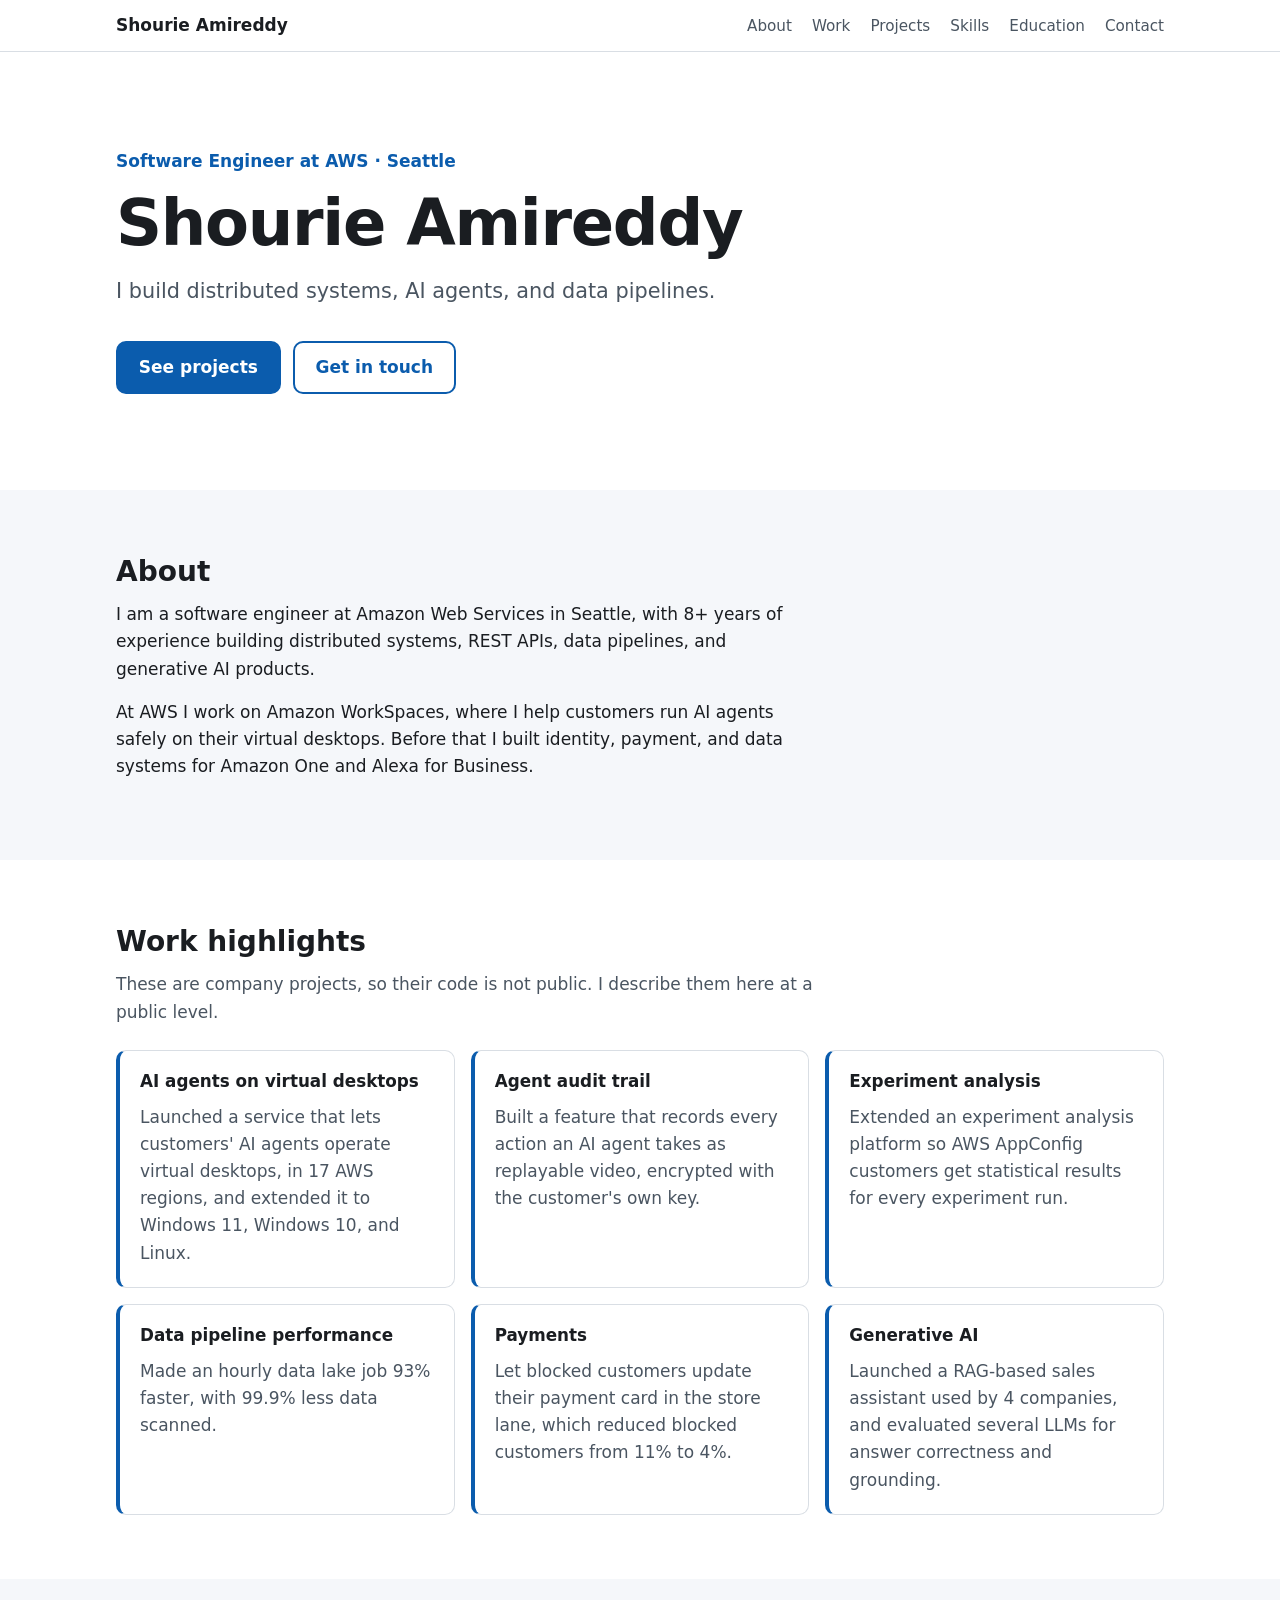
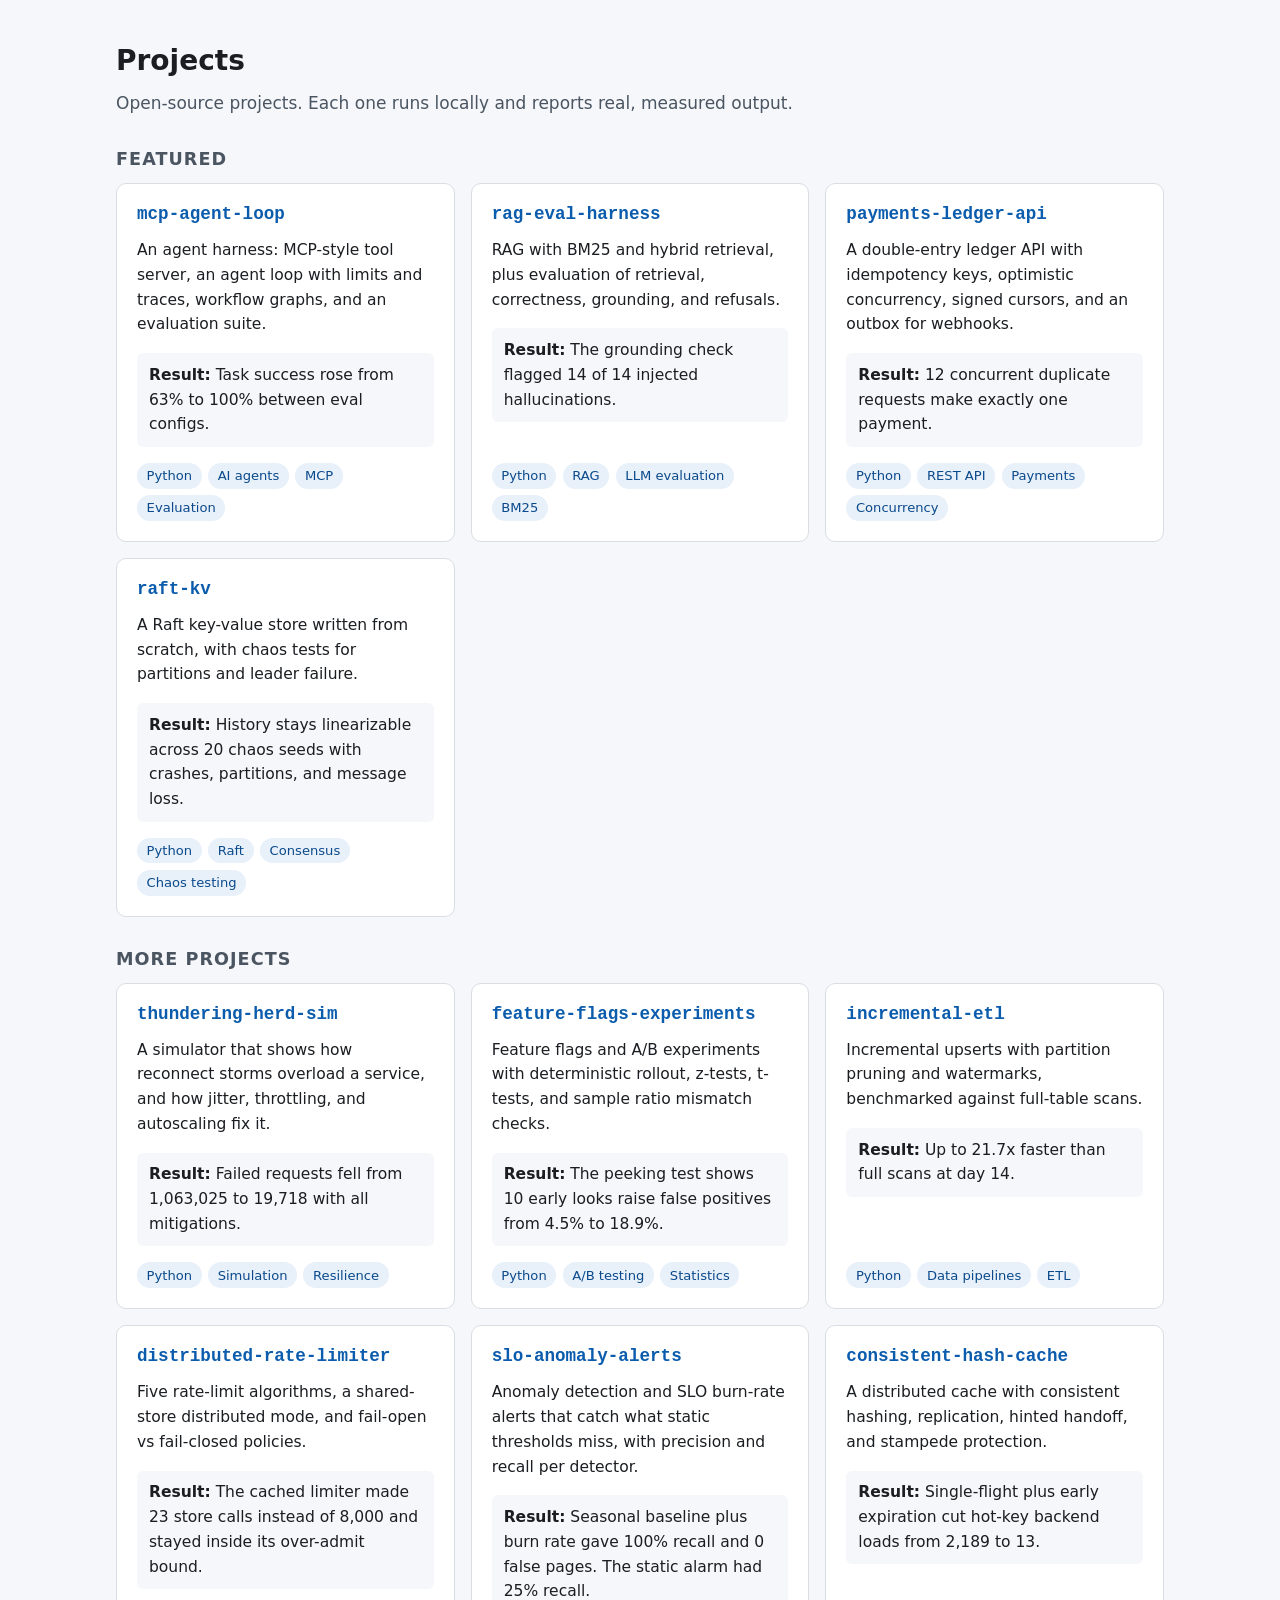
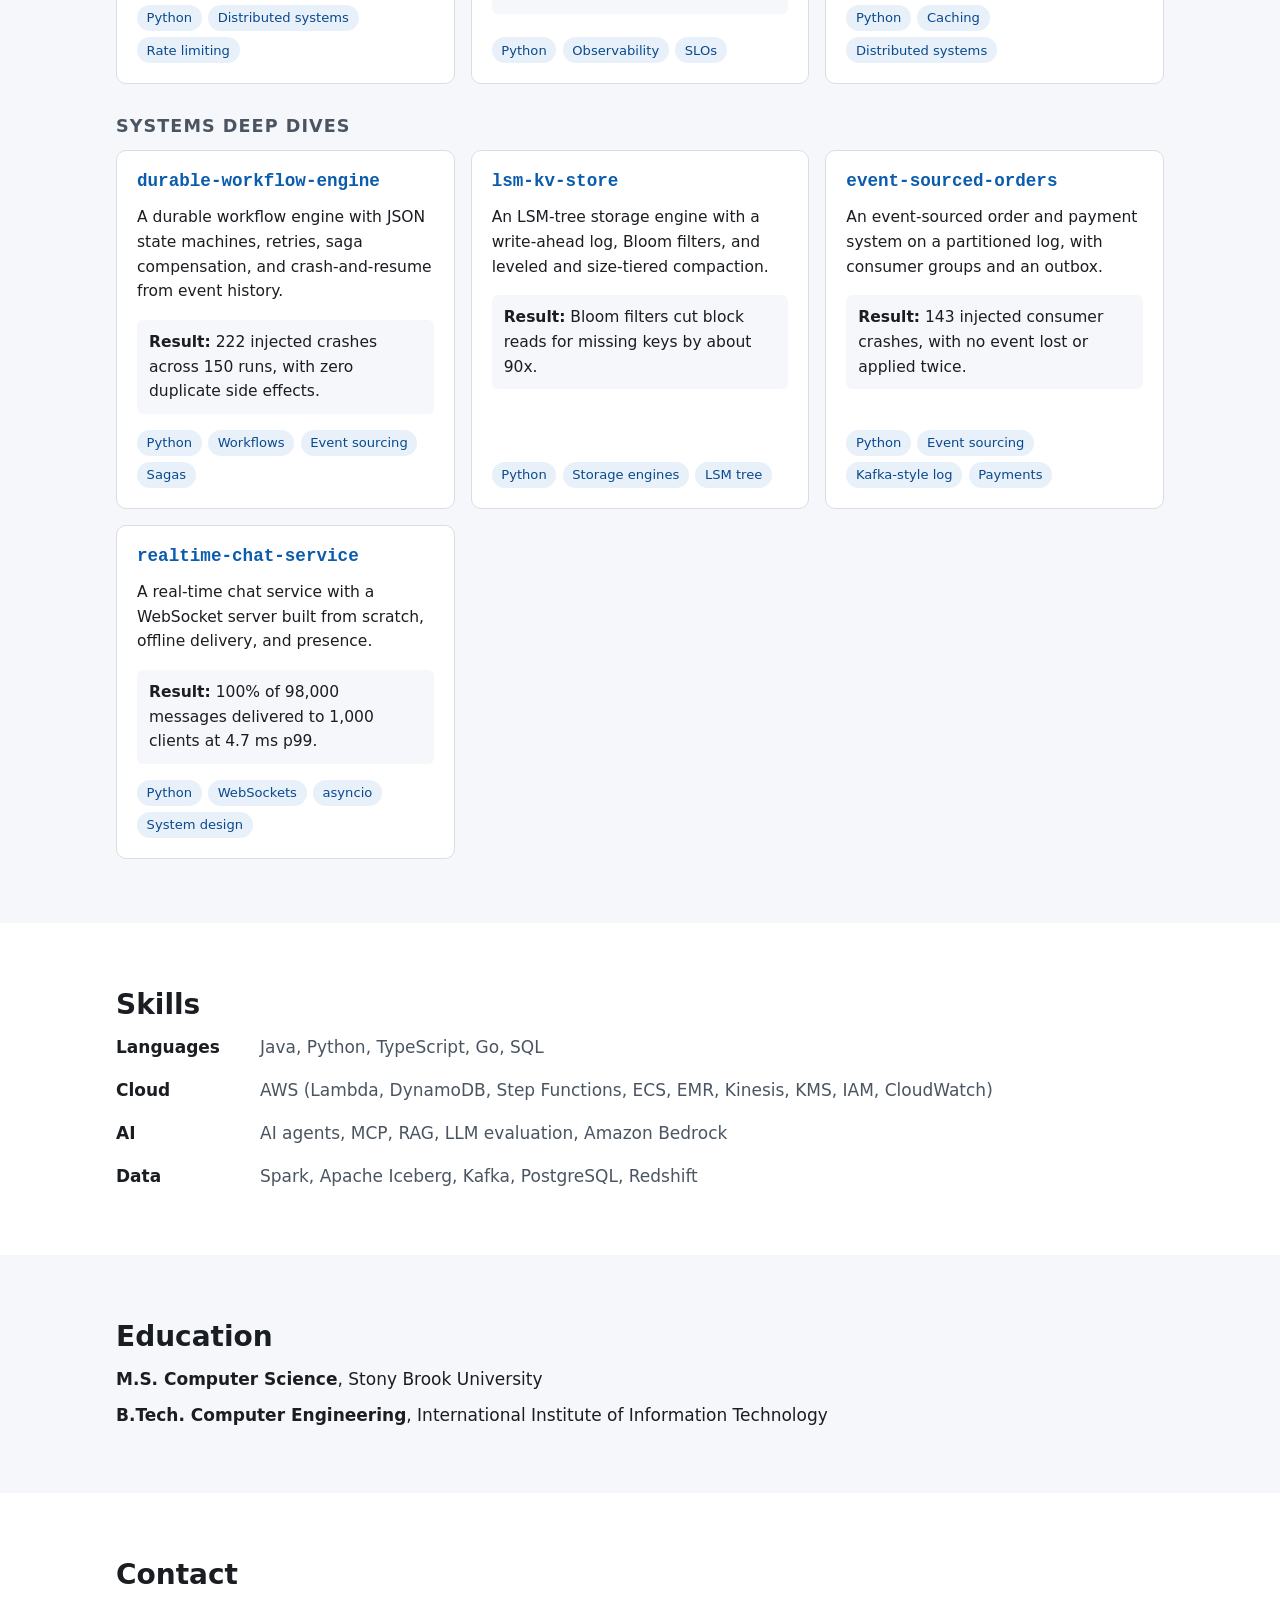
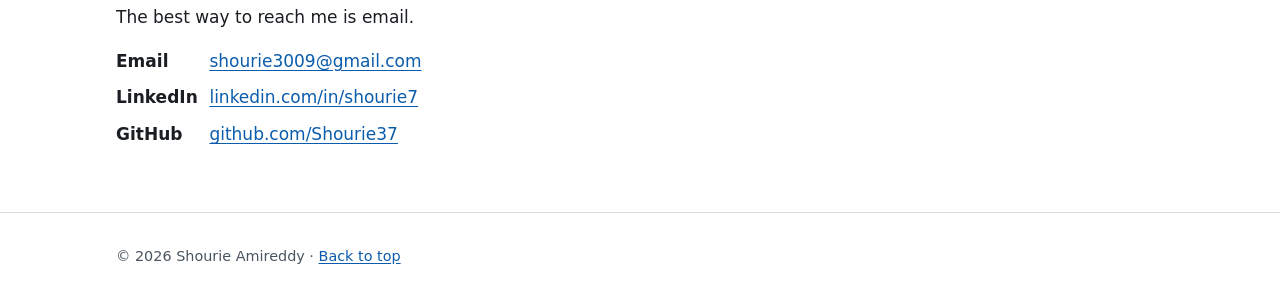
==== index.html @ 9f176f0a "Add personal portfolio site" ====
<!doctype html>
<html lang="en">
<head>
  <meta charset="utf-8">
  <meta name="viewport" content="width=device-width, initial-scale=1">
  <title>Shourie Amireddy | Software Engineer at AWS</title>
  <meta name="description" content="Shourie Amireddy is a software engineer at AWS in Seattle. He builds distributed systems, AI agents, and data pipelines.">
  <meta name="author" content="Shourie Amireddy">
  <meta property="og:type" content="website">
  <meta property="og:url" content="https://shourie37.github.io/">
  <meta property="og:title" content="Shourie Amireddy | Software Engineer at AWS">
  <meta property="og:description" content="Software engineer at AWS in Seattle. Distributed systems, AI agents, and data pipelines.">
  <meta name="twitter:card" content="summary">
  <meta name="color-scheme" content="light dark">
  <link rel="icon" href="data:image/svg+xml,%3Csvg xmlns='http://www.w3.org/2000/svg' viewBox='0 0 32 32'%3E%3Crect width='32' height='32' rx='6' fill='%230b5cad'/%3E%3Ctext x='16' y='22' font-family='sans-serif' font-size='16' font-weight='700' fill='white' text-anchor='middle'%3ESA%3C/text%3E%3C/svg%3E">
  <link rel="stylesheet" href="style.css">
</head>
<body>
  <a class="skip-link" href="#main">Skip to content</a>

  <header class="site-header">
    <nav class="nav" aria-label="Main">
      <a class="nav-name" href="#top">Shourie Amireddy</a>
      <ul class="nav-links">
        <li><a href="#about">About</a></li>
        <li><a href="#work">Work</a></li>
        <li><a href="#projects">Projects</a></li>
        <li><a href="#skills">Skills</a></li>
        <li><a href="#education">Education</a></li>
        <li><a href="#contact">Contact</a></li>
      </ul>
    </nav>
  </header>

  <main id="main">
    <section class="hero" id="top" aria-labelledby="hero-title">
      <div class="container">
        <p class="eyebrow">Software Engineer at AWS · Seattle</p>
        <h1 id="hero-title">Shourie Amireddy</h1>
        <p class="lead">I build distributed systems, AI agents, and data pipelines.</p>
        <p class="hero-actions">
          <a class="button" href="#projects">See projects</a>
          <a class="button button-secondary" href="#contact">Get in touch</a>
        </p>
      </div>
    </section>

    <section id="about" aria-labelledby="about-title">
      <div class="container">
        <h2 id="about-title">About</h2>
        <p>I am a software engineer at Amazon Web Services in Seattle, with 8+ years of experience building distributed systems, REST APIs, data pipelines, and generative AI products.</p>
        <p>At AWS I work on Amazon WorkSpaces, where I help customers run AI agents safely on their virtual desktops. Before that I built identity, payment, and data systems for Amazon One and Alexa for Business.</p>
      </div>
    </section>

    <section id="work" aria-labelledby="work-title">
      <div class="container">
        <h2 id="work-title">Work highlights</h2>
        <p class="section-note">These are company projects, so their code is not public. I describe them here at a public level.</p>
        <ul class="highlights">
          <li>
            <h3>AI agents on virtual desktops</h3>
            <p>Launched a service that lets customers' AI agents operate virtual desktops, in 17 AWS regions, and extended it to Windows 11, Windows 10, and Linux.</p>
          </li>
          <li>
            <h3>Agent audit trail</h3>
            <p>Built a feature that records every action an AI agent takes as replayable video, encrypted with the customer's own key.</p>
          </li>
          <li>
            <h3>Experiment analysis</h3>
            <p>Extended an experiment analysis platform so AWS AppConfig customers get statistical results for every experiment run.</p>
          </li>
          <li>
            <h3>Data pipeline performance</h3>
            <p>Made an hourly data lake job 93% faster, with 99.9% less data scanned.</p>
          </li>
          <li>
            <h3>Payments</h3>
            <p>Let blocked customers update their payment card in the store lane, which reduced blocked customers from 11% to 4%.</p>
          </li>
          <li>
            <h3>Generative AI</h3>
            <p>Launched a RAG-based sales assistant used by 4 companies, and evaluated several LLMs for answer correctness and grounding.</p>
          </li>
        </ul>
      </div>
    </section>

    <section id="projects" aria-labelledby="projects-title">
      <div class="container">
        <h2 id="projects-title">Projects</h2>
        <p class="section-note">Open-source projects. Each one runs locally and reports real, measured output.</p>

        <h3 class="subhead">Featured</h3>
        <ul class="cards">
          <!-- PROJECT: mcp-agent-loop START -->
          <li class="card">
            <h4><a href="https://github.com/Shourie37/mcp-agent-loop">mcp-agent-loop</a></h4>
            <p>An agent harness: MCP-style tool server, an agent loop with limits and traces, workflow graphs, and an evaluation suite.</p>
            <p class="result"><span class="result-label">Result:</span> Task success rose from 63% to 100% between eval configs.</p>
            <ul class="tags" aria-label="Tags"><li>Python</li><li>AI agents</li><li>MCP</li><li>Evaluation</li></ul>
          </li>
          <!-- PROJECT: mcp-agent-loop END -->

          <!-- PROJECT: rag-eval-harness START -->
          <li class="card">
            <h4><a href="https://github.com/Shourie37/rag-eval-harness">rag-eval-harness</a></h4>
            <p>RAG with BM25 and hybrid retrieval, plus evaluation of retrieval, correctness, grounding, and refusals.</p>
            <p class="result"><span class="result-label">Result:</span> The grounding check flagged 14 of 14 injected hallucinations.</p>
            <ul class="tags" aria-label="Tags"><li>Python</li><li>RAG</li><li>LLM evaluation</li><li>BM25</li></ul>
          </li>
          <!-- PROJECT: rag-eval-harness END -->

          <!-- PROJECT: payments-ledger-api START -->
          <li class="card">
            <h4><a href="https://github.com/Shourie37/payments-ledger-api">payments-ledger-api</a></h4>
            <p>A double-entry ledger API with idempotency keys, optimistic concurrency, signed cursors, and an outbox for webhooks.</p>
            <p class="result"><span class="result-label">Result:</span> 12 concurrent duplicate requests make exactly one payment.</p>
            <ul class="tags" aria-label="Tags"><li>Python</li><li>REST API</li><li>Payments</li><li>Concurrency</li></ul>
          </li>
          <!-- PROJECT: payments-ledger-api END -->

          <!-- PROJECT: raft-kv START -->
          <li class="card">
            <h4><a href="https://github.com/Shourie37/raft-kv">raft-kv</a></h4>
            <p>A Raft key-value store written from scratch, with chaos tests for partitions and leader failure.</p>
            <p class="result"><span class="result-label">Result:</span> History stays linearizable across 20 chaos seeds with crashes, partitions, and message loss.</p>
            <ul class="tags" aria-label="Tags"><li>Python</li><li>Raft</li><li>Consensus</li><li>Chaos testing</li></ul>
          </li>
          <!-- PROJECT: raft-kv END -->
        </ul>

        <h3 class="subhead">More projects</h3>
        <ul class="cards">
          <!-- PROJECT: thundering-herd-sim START -->
          <li class="card">
            <h4><a href="https://github.com/Shourie37/thundering-herd-sim">thundering-herd-sim</a></h4>
            <p>A simulator that shows how reconnect storms overload a service, and how jitter, throttling, and autoscaling fix it.</p>
            <p class="result"><span class="result-label">Result:</span> Failed requests fell from 1,063,025 to 19,718 with all mitigations.</p>
            <ul class="tags" aria-label="Tags"><li>Python</li><li>Simulation</li><li>Resilience</li></ul>
          </li>
          <!-- PROJECT: thundering-herd-sim END -->

          <!-- PROJECT: feature-flags-experiments START -->
          <li class="card">
            <h4><a href="https://github.com/Shourie37/feature-flags-experiments">feature-flags-experiments</a></h4>
            <p>Feature flags and A/B experiments with deterministic rollout, z-tests, t-tests, and sample ratio mismatch checks.</p>
            <p class="result"><span class="result-label">Result:</span> The peeking test shows 10 early looks raise false positives from 4.5% to 18.9%.</p>
            <ul class="tags" aria-label="Tags"><li>Python</li><li>A/B testing</li><li>Statistics</li></ul>
          </li>
          <!-- PROJECT: feature-flags-experiments END -->

          <!-- PROJECT: incremental-etl START -->
          <li class="card">
            <h4><a href="https://github.com/Shourie37/incremental-etl">incremental-etl</a></h4>
            <p>Incremental upserts with partition pruning and watermarks, benchmarked against full-table scans.</p>
            <p class="result"><span class="result-label">Result:</span> Up to 21.7x faster than full scans at day 14.</p>
            <ul class="tags" aria-label="Tags"><li>Python</li><li>Data pipelines</li><li>ETL</li></ul>
          </li>
          <!-- PROJECT: incremental-etl END -->

          <!-- PROJECT: distributed-rate-limiter START -->
          <li class="card">
            <h4><a href="https://github.com/Shourie37/distributed-rate-limiter">distributed-rate-limiter</a></h4>
            <p>Five rate-limit algorithms, a shared-store distributed mode, and fail-open vs fail-closed policies.</p>
            <p class="result"><span class="result-label">Result:</span> The cached limiter made 23 store calls instead of 8,000 and stayed inside its over-admit bound.</p>
            <ul class="tags" aria-label="Tags"><li>Python</li><li>Distributed systems</li><li>Rate limiting</li></ul>
          </li>
          <!-- PROJECT: distributed-rate-limiter END -->

          <!-- PROJECT: slo-anomaly-alerts START -->
          <li class="card">
            <h4><a href="https://github.com/Shourie37/slo-anomaly-alerts">slo-anomaly-alerts</a></h4>
            <p>Anomaly detection and SLO burn-rate alerts that catch what static thresholds miss, with precision and recall per detector.</p>
            <p class="result"><span class="result-label">Result:</span> Seasonal baseline plus burn rate gave 100% recall and 0 false pages. The static alarm had 25% recall.</p>
            <ul class="tags" aria-label="Tags"><li>Python</li><li>Observability</li><li>SLOs</li></ul>
          </li>
          <!-- PROJECT: slo-anomaly-alerts END -->

          <!-- PROJECT: consistent-hash-cache START -->
          <li class="card">
            <h4><a href="https://github.com/Shourie37/consistent-hash-cache">consistent-hash-cache</a></h4>
            <p>A distributed cache with consistent hashing, replication, hinted handoff, and stampede protection.</p>
            <p class="result"><span class="result-label">Result:</span> Single-flight plus early expiration cut hot-key backend loads from 2,189 to 13.</p>
            <ul class="tags" aria-label="Tags"><li>Python</li><li>Caching</li><li>Distributed systems</li></ul>
          </li>
          <!-- PROJECT: consistent-hash-cache END -->
        </ul>

        <h3 class="subhead">Systems deep dives</h3>
        <ul class="cards">
          <!-- PROJECT: durable-workflow-engine START -->
          <li class="card">
            <h4><a href="https://github.com/Shourie37/durable-workflow-engine">durable-workflow-engine</a></h4>
            <p>A durable workflow engine with JSON state machines, retries, saga compensation, and crash-and-resume from event history.</p>
            <p class="result"><span class="result-label">Result:</span> 222 injected crashes across 150 runs, with zero duplicate side effects.</p>
            <ul class="tags" aria-label="Tags"><li>Python</li><li>Workflows</li><li>Event sourcing</li><li>Sagas</li></ul>
          </li>
          <!-- PROJECT: durable-workflow-engine END -->

          <!-- PROJECT: lsm-kv-store START -->
          <li class="card">
            <h4><a href="https://github.com/Shourie37/lsm-kv-store">lsm-kv-store</a></h4>
            <p>An LSM-tree storage engine with a write-ahead log, Bloom filters, and leveled and size-tiered compaction.</p>
            <p class="result"><span class="result-label">Result:</span> Bloom filters cut block reads for missing keys by about 90x.</p>
            <ul class="tags" aria-label="Tags"><li>Python</li><li>Storage engines</li><li>LSM tree</li></ul>
          </li>
          <!-- PROJECT: lsm-kv-store END -->

          <!-- PROJECT: event-sourced-orders START -->
          <li class="card">
            <h4><a href="https://github.com/Shourie37/event-sourced-orders">event-sourced-orders</a></h4>
            <p>An event-sourced order and payment system on a partitioned log, with consumer groups and an outbox.</p>
            <p class="result"><span class="result-label">Result:</span> 143 injected consumer crashes, with no event lost or applied twice.</p>
            <ul class="tags" aria-label="Tags"><li>Python</li><li>Event sourcing</li><li>Kafka-style log</li><li>Payments</li></ul>
          </li>
          <!-- PROJECT: event-sourced-orders END -->

          <!-- PROJECT: realtime-chat-service START -->
          <li class="card">
            <h4><a href="https://github.com/Shourie37/realtime-chat-service">realtime-chat-service</a></h4>
            <p>A real-time chat service with a WebSocket server built from scratch, offline delivery, and presence.</p>
            <p class="result"><span class="result-label">Result:</span> 100% of 98,000 messages delivered to 1,000 clients at 4.7 ms p99.</p>
            <ul class="tags" aria-label="Tags"><li>Python</li><li>WebSockets</li><li>asyncio</li><li>System design</li></ul>
          </li>
          <!-- PROJECT: realtime-chat-service END -->
        </ul>
      </div>
    </section>

    <section id="skills" aria-labelledby="skills-title">
      <div class="container">
        <h2 id="skills-title">Skills</h2>
        <dl class="skills">
          <div><dt>Languages</dt><dd>Java, Python, TypeScript, Go, SQL</dd></div>
          <div><dt>Cloud</dt><dd>AWS (Lambda, DynamoDB, Step Functions, ECS, EMR, Kinesis, KMS, IAM, CloudWatch)</dd></div>
          <div><dt>AI</dt><dd>AI agents, MCP, RAG, LLM evaluation, Amazon Bedrock</dd></div>
          <div><dt>Data</dt><dd>Spark, Apache Iceberg, Kafka, PostgreSQL, Redshift</dd></div>
        </dl>
      </div>
    </section>

    <section id="education" aria-labelledby="education-title">
      <div class="container">
        <h2 id="education-title">Education</h2>
        <ul class="education">
          <li><strong>M.S. Computer Science</strong>, Stony Brook University</li>
          <li><strong>B.Tech. Computer Engineering</strong>, International Institute of Information Technology</li>
        </ul>
      </div>
    </section>

    <section id="contact" aria-labelledby="contact-title">
      <div class="container">
        <h2 id="contact-title">Contact</h2>
        <p>The best way to reach me is email.</p>
        <ul class="contact">
          <li><span class="contact-label">Email</span> <a href="mailto:shourie3009@gmail.com">shourie3009@gmail.com</a></li>
          <li><span class="contact-label">LinkedIn</span> <a href="https://linkedin.com/in/shourie7">linkedin.com/in/shourie7</a></li>
          <li><span class="contact-label">GitHub</span> <a href="https://github.com/Shourie37">github.com/Shourie37</a></li>
        </ul>
      </div>
    </section>
  </main>

  <footer class="site-footer">
    <div class="container">
      <p>© 2026 Shourie Amireddy · <a href="#top">Back to top</a></p>
    </div>
  </footer>
</body>
</html>
---- style.css ----
:root {
  --bg: #ffffff;
  --bg-alt: #f5f7fa;
  --surface: #ffffff;
  --text: #1a1d21;
  --muted: #4a5561;
  --border: #d9dee4;
  --accent: #0b5cad;
  --accent-text: #ffffff;
  --tag-bg: #e8f0fa;
  --tag-text: #0a4a8c;
  --focus: #0b5cad;
  --radius: 10px;
  --max: 68rem;
  color-scheme: light dark;
}

@media (prefers-color-scheme: dark) {
  :root {
    --bg: #0f1419;
    --bg-alt: #151b22;
    --surface: #1a2129;
    --text: #e6e9ed;
    --muted: #a8b1bb;
    --border: #2c3540;
    --accent: #6cb6ff;
    --accent-text: #0b1520;
    --tag-bg: #1d2c3d;
    --tag-text: #a8d1ff;
    --focus: #8cc6ff;
  }
}

*,
*::before,
*::after {
  box-sizing: border-box;
}

html {
  scroll-behavior: smooth;
  scroll-padding-top: 4.5rem;
}

@media (prefers-reduced-motion: reduce) {
  html {
    scroll-behavior: auto;
  }
}

body {
  margin: 0;
  font-family: system-ui, -apple-system, "Segoe UI", Roboto, "Helvetica Neue", Arial, sans-serif;
  font-size: 1.0625rem;
  line-height: 1.6;
  color: var(--text);
  background: var(--bg);
  -webkit-text-size-adjust: 100%;
}

a {
  color: var(--accent);
  text-underline-offset: 0.15em;
}

a:hover {
  text-decoration-thickness: 2px;
}

:focus-visible {
  outline: 3px solid var(--focus);
  outline-offset: 3px;
  border-radius: 3px;
}

.container {
  max-width: var(--max);
  margin: 0 auto;
  padding: 0 1.25rem;
}

.skip-link {
  position: absolute;
  left: 1rem;
  top: -3rem;
  z-index: 100;
  padding: 0.5rem 1rem;
  background: var(--accent);
  color: var(--accent-text);
  border-radius: var(--radius);
  text-decoration: none;
}

.skip-link:focus {
  top: 1rem;
}

/* Header */
.site-header {
  position: sticky;
  top: 0;
  z-index: 10;
  background: var(--bg);
  border-bottom: 1px solid var(--border);
}

.nav {
  max-width: var(--max);
  margin: 0 auto;
  padding: 0.75rem 1.25rem;
  display: flex;
  flex-wrap: wrap;
  align-items: center;
  justify-content: space-between;
  gap: 0.5rem 1.5rem;
}

.nav-name {
  font-weight: 700;
  color: var(--text);
  text-decoration: none;
}

.nav-links {
  list-style: none;
  margin: 0;
  padding: 0;
  display: flex;
  flex-wrap: wrap;
  gap: 0.25rem 1.25rem;
}

.nav-links a {
  color: var(--muted);
  text-decoration: none;
  font-size: 0.95rem;
}

.nav-links a:hover {
  color: var(--accent);
}

/* Sections */
section {
  padding: 4rem 0;
}

section:nth-of-type(even) {
  background: var(--bg-alt);
}

h1,
h2,
h3,
h4 {
  line-height: 1.25;
  margin: 0 0 0.75rem;
}

h2 {
  font-size: 1.75rem;
}

p {
  margin: 0 0 1rem;
  max-width: 44rem;
}

.section-note {
  color: var(--muted);
}

.subhead {
  font-size: 1.1rem;
  margin-top: 2rem;
  color: var(--muted);
  text-transform: uppercase;
  letter-spacing: 0.06em;
}

/* Hero */
.hero {
  padding: 6rem 0 5rem;
}

.eyebrow {
  color: var(--accent);
  font-weight: 600;
  margin-bottom: 0.5rem;
}

.hero h1 {
  font-size: clamp(2.5rem, 7vw, 4rem);
  letter-spacing: -0.02em;
}

.lead {
  font-size: 1.3rem;
  color: var(--muted);
}

.hero-actions {
  display: flex;
  flex-wrap: wrap;
  gap: 0.75rem;
  margin-top: 2rem;
}

.button {
  display: inline-block;
  padding: 0.7rem 1.3rem;
  border-radius: var(--radius);
  border: 2px solid var(--accent);
  background: var(--accent);
  color: var(--accent-text);
  font-weight: 600;
  text-decoration: none;
}

.button:hover {
  filter: brightness(1.08);
}

.button-secondary {
  background: transparent;
  color: var(--accent);
}

/* Work highlights */
.highlights {
  list-style: none;
  margin: 1.5rem 0 0;
  padding: 0;
  display: grid;
  grid-template-columns: repeat(auto-fill, minmax(18rem, 1fr));
  gap: 1rem;
}

.highlights li {
  padding: 1.25rem;
  background: var(--surface);
  border: 1px solid var(--border);
  border-left: 4px solid var(--accent);
  border-radius: var(--radius);
}

.highlights h3 {
  font-size: 1.05rem;
}

.highlights p {
  margin: 0;
  color: var(--muted);
}

/* Project cards */
.cards {
  list-style: none;
  margin: 0;
  padding: 0;
  display: grid;
  grid-template-columns: repeat(auto-fill, minmax(18rem, 1fr));
  gap: 1rem;
}

.card {
  display: flex;
  flex-direction: column;
  padding: 1.25rem;
  background: var(--surface);
  border: 1px solid var(--border);
  border-radius: var(--radius);
}

.card h4 {
  font-size: 1.1rem;
  font-family: ui-monospace, SFMono-Regular, Menlo, Consolas, monospace;
  word-break: break-word;
}

.card h4 a {
  text-decoration: none;
}

.card h4 a:hover {
  text-decoration: underline;
}

.card p {
  font-size: 0.97rem;
}

.result {
  padding: 0.6rem 0.75rem;
  background: var(--bg-alt);
  border-radius: 6px;
}

.result-label {
  font-weight: 700;
}

.tags {
  list-style: none;
  margin: auto 0 0;
  padding: 0;
  display: flex;
  flex-wrap: wrap;
  gap: 0.4rem;
}

.tags li {
  padding: 0.15rem 0.6rem;
  font-size: 0.82rem;
  background: var(--tag-bg);
  color: var(--tag-text);
  border-radius: 999px;
}

.card-wip {
  border-style: dashed;
}

.status {
  margin: auto 0 0;
  font-size: 0.85rem;
  font-weight: 600;
  color: var(--muted);
}

/* Skills */
.skills {
  margin: 0;
  display: grid;
  gap: 1rem;
}

.skills div {
  display: grid;
  grid-template-columns: 8rem 1fr;
  gap: 1rem;
}

.skills dt {
  font-weight: 700;
}

.skills dd {
  margin: 0;
  color: var(--muted);
}

@media (max-width: 34rem) {
  .skills div {
    grid-template-columns: 1fr;
    gap: 0.1rem;
  }
}

/* Education and contact */
.education,
.contact {
  list-style: none;
  margin: 0;
  padding: 0;
  display: grid;
  gap: 0.6rem;
}

.contact-label {
  display: inline-block;
  min-width: 5.5rem;
  font-weight: 700;
}

.contact a {
  word-break: break-word;
}

/* Footer */
.site-footer {
  padding: 2rem 0;
  border-top: 1px solid var(--border);
  color: var(--muted);
  font-size: 0.9rem;
}

.site-footer p {
  margin: 0;
}

/* 404 page */
.not-found {
  min-height: 70vh;
  display: flex;
  align-items: center;
}
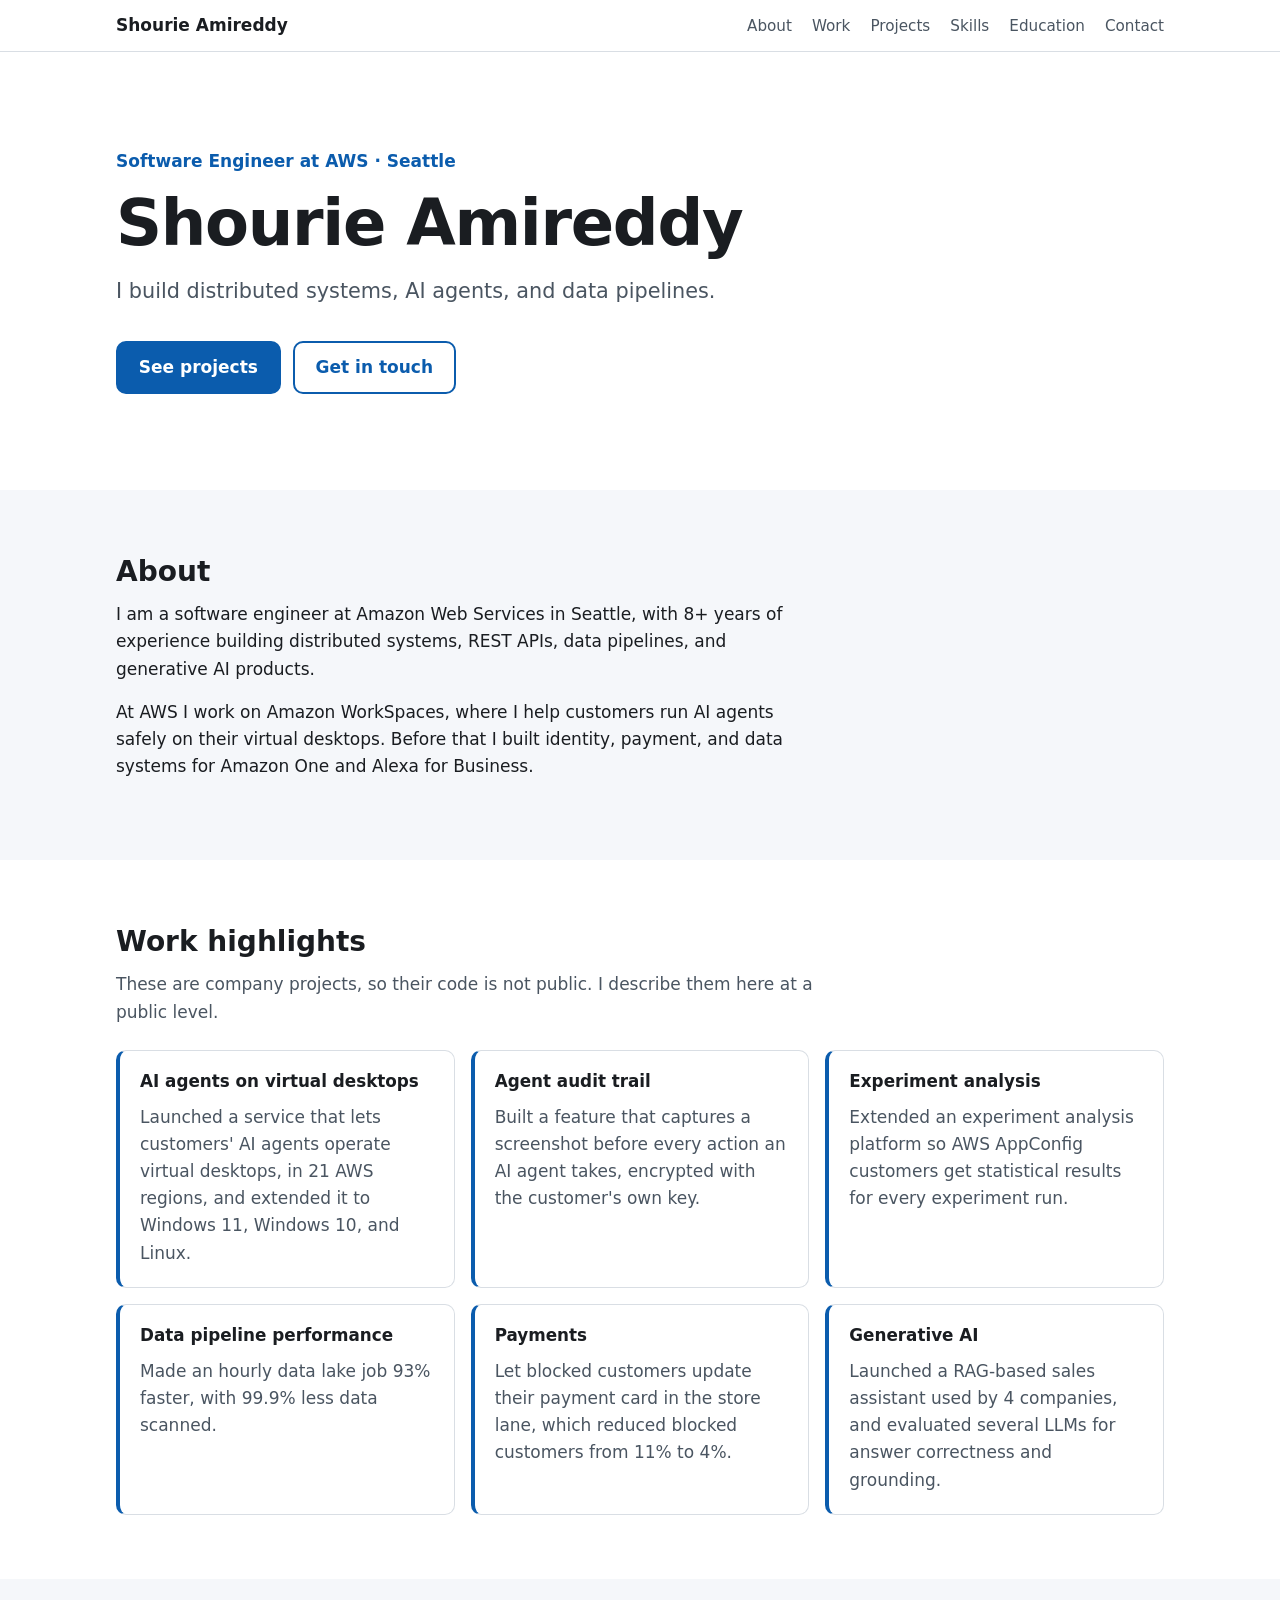
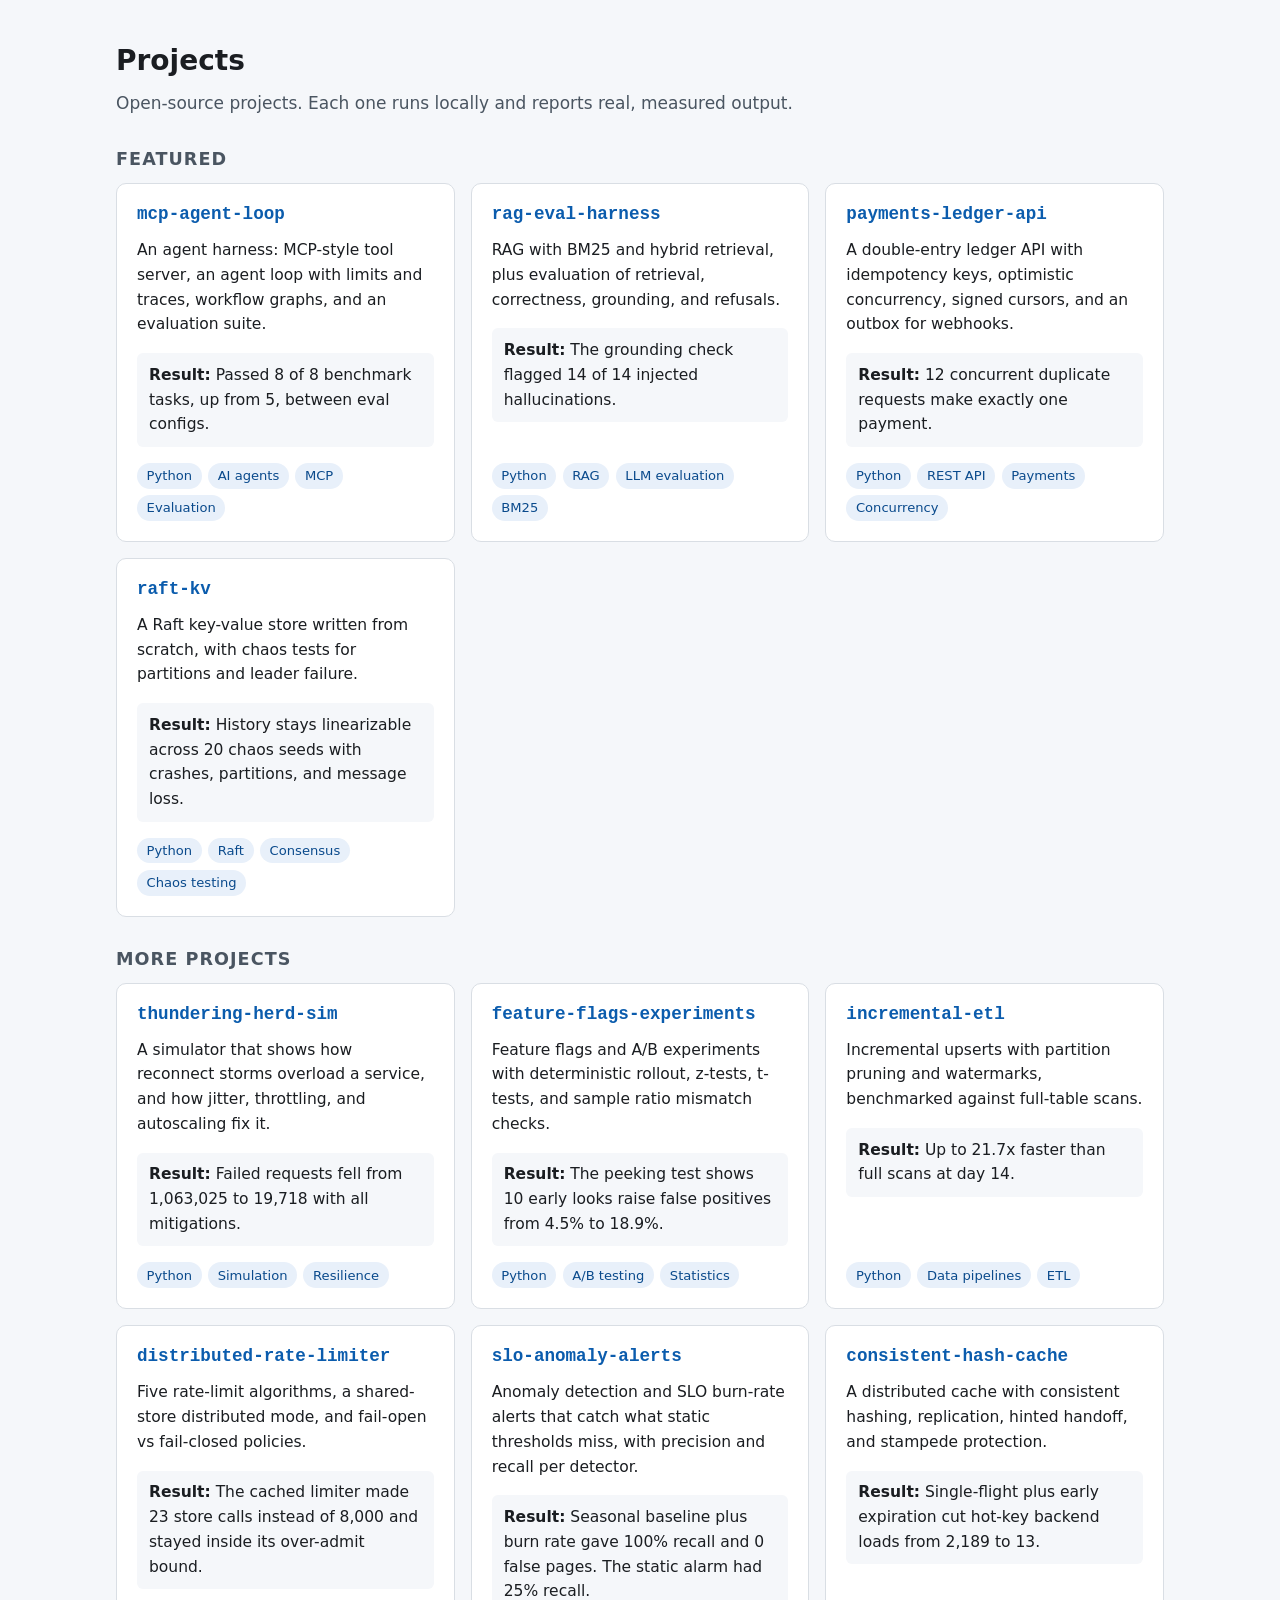
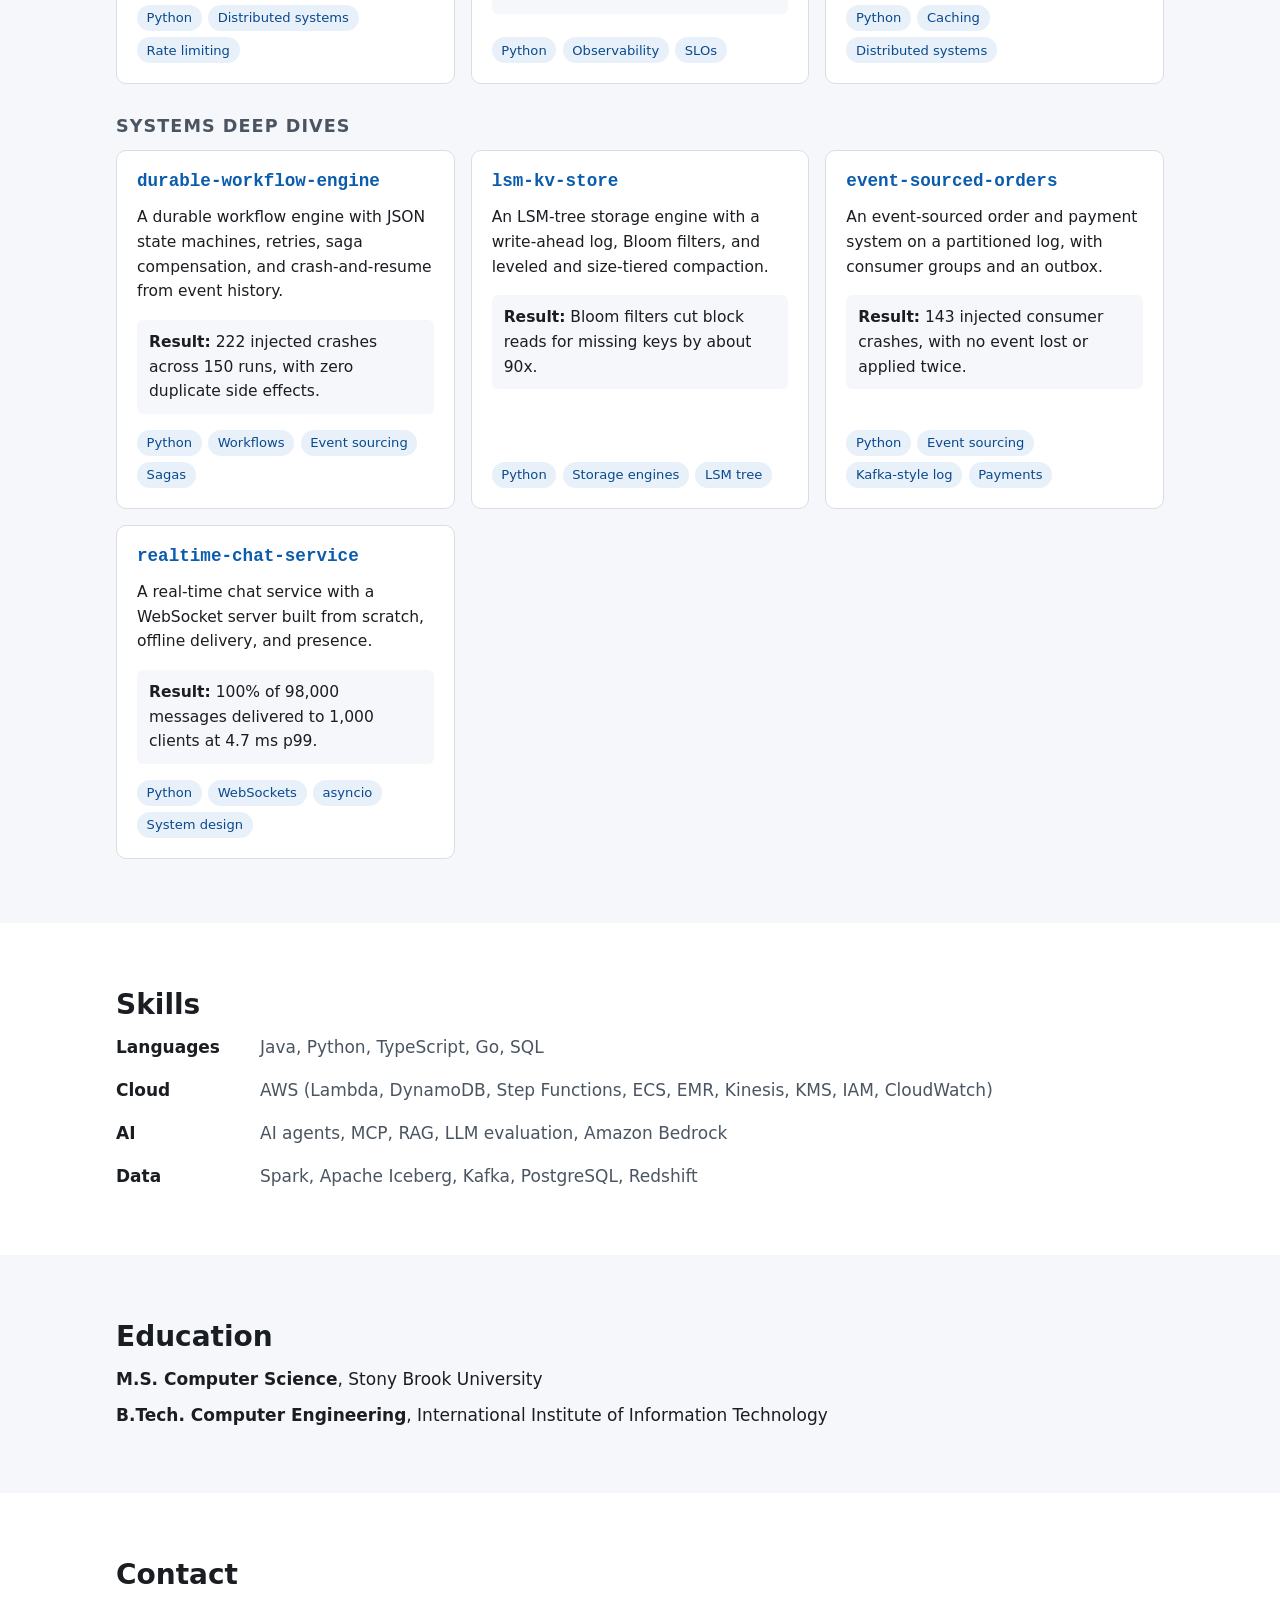
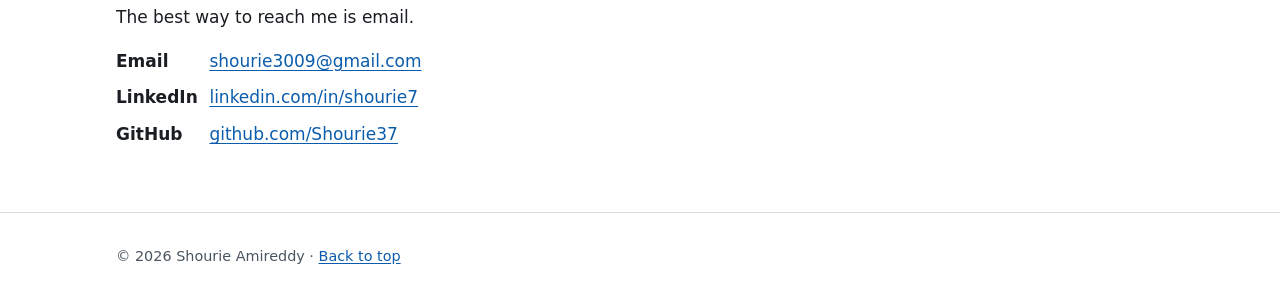
==== commit 4a8ec05f: "Correct region count, audit trail wording, and eval task count" ====
--- a/index.html
+++ b/index.html
@@ -60,11 +60,11 @@
         <ul class="highlights">
           <li>
             <h3>AI agents on virtual desktops</h3>
-            <p>Launched a service that lets customers' AI agents operate virtual desktops, in 17 AWS regions, and extended it to Windows 11, Windows 10, and Linux.</p>
+            <p>Launched a service that lets customers' AI agents operate virtual desktops, in 21 AWS regions, and extended it to Windows 11, Windows 10, and Linux.</p>
           </li>
           <li>
             <h3>Agent audit trail</h3>
-            <p>Built a feature that records every action an AI agent takes as replayable video, encrypted with the customer's own key.</p>
+            <p>Built a feature that captures a screenshot before every action an AI agent takes, encrypted with the customer's own key.</p>
           </li>
           <li>
             <h3>Experiment analysis</h3>
@@ -97,7 +97,7 @@
           <li class="card">
             <h4><a href="https://github.com/Shourie37/mcp-agent-loop">mcp-agent-loop</a></h4>
             <p>An agent harness: MCP-style tool server, an agent loop with limits and traces, workflow graphs, and an evaluation suite.</p>
-            <p class="result"><span class="result-label">Result:</span> Task success rose from 63% to 100% between eval configs.</p>
+            <p class="result"><span class="result-label">Result:</span> Passed 8 of 8 benchmark tasks, up from 5, between eval configs.</p>
             <ul class="tags" aria-label="Tags"><li>Python</li><li>AI agents</li><li>MCP</li><li>Evaluation</li></ul>
           </li>
           <!-- PROJECT: mcp-agent-loop END -->
--- a/style.css
+++ b/style.css
@@ -395,3 +395,10 @@
   display: flex;
   align-items: center;
 }
+
+@media print {
+  .card, .highlights li { break-inside: avoid; }
+  h2, h3, .subhead { break-after: avoid; }
+  .nav-links { display: none; }
+  #skills, #education, #contact { break-inside: avoid; }
+}
